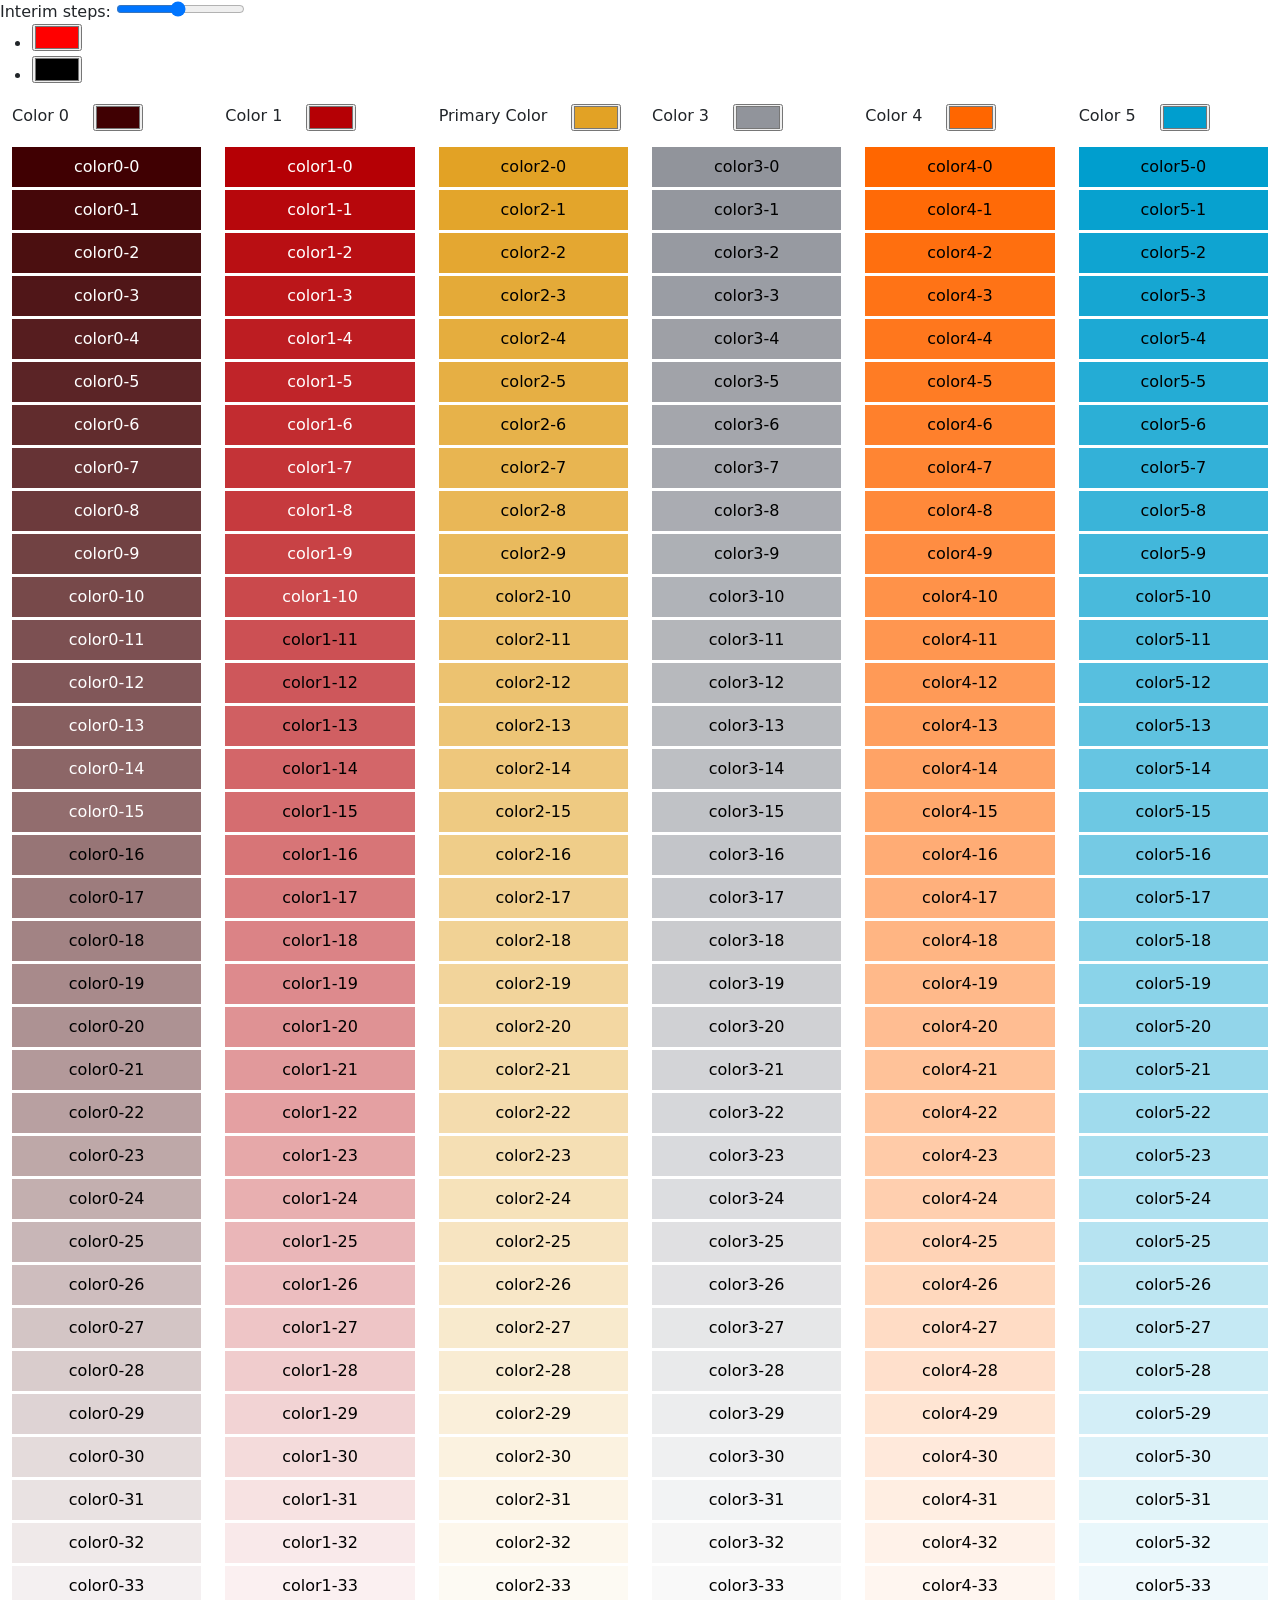
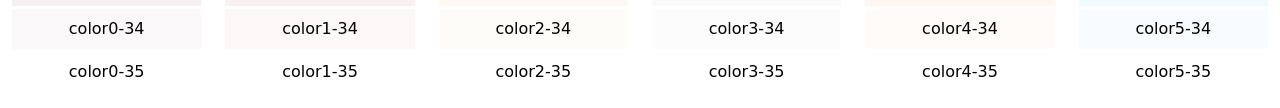
==== render-list-colors.html @ 42469f7a "first commit" ====
<!DOCTYPE html>
<html lang="en">
<head>
    <meta charset="UTF-8">
    <meta http-equiv="X-UA-Compatible" content="IE=edge">
    <meta name="viewport" content="width=device-width, initial-scale=1.0">
    <title>Document</title>

    <link rel="stylesheet" href="https://cdn.jsdelivr.net/npm/bootstrap@5.3.0-alpha3/dist/css/bootstrap.min.css">
    <link rel="stylesheet" href="./style.css">
</head>
<body>
    Interim steps: <input type="range" id="numsteps" value="10" min="1" max="20" />

    <ul id="list">
        <li id="start"><input type="color" value="#ff0000" size="7" /><span></span></li>

        <li id="end"><input type="color" value="#000000" size="7" /><span></span></li>
    </ul>

    <div class="container-fluid">
        <div class="row">
            <!--Color 0 -->
            <div class="col">
                <div class="mb-3 d-flex">
                    <span class="me-4">Color 0</span>
                    <input type="color" value="#400002" size="7" id="mainColor0"/>
                </div>

                <ul id="listColors0" class="list-inline list-colors"></ul>
            </div>

            <!-- Color 1-->
            <div class="col">
                <div class="mb-3 d-flex">
                    <span class="me-4">Color 1</span>
                    <input type="color" value="#b50005" size="7" id="mainColor1"/>
                </div>

                <ul id="listColors1" class="list-inline list-colors"></ul>
            </div>

            <!-- Color 2-->
            <div class="col">
                <div class="mb-3 d-flex">
                    <span class="me-4">Primary Color</span>
                    <input type="color" value="#e2a225" size="7" id="mainColor2"/>
                </div>

                <ul id="listColors2" class="list-inline list-colors"></ul>
            </div>

            <!--Color 3 -->
            <div class="col">
                <div class="mb-3 d-flex">
                    <span class="me-4">Color 3</span>
                    <input type="color" value="#91949b" size="7" id="mainColor3"/>
                </div>

                <ul id="listColors3" class="list-inline list-colors"></ul>
            </div>

            <!-- Color 4-->
            <div class="col">
                <div class="mb-3 d-flex">
                    <span class="me-4">Color 4</span>
                    <input type="color" value="#ff6600" size="7" id="mainColor4"/>
                </div>

                <ul id="listColors4" class="list-inline list-colors"></ul>
            </div>

            <!-- Color 5-->
            <div class="col">
                <div class="mb-3 d-flex">
                    <span class="me-4">Color 5</span>
                    <input type="color" value="#009ece" size="7" id="mainColor5"/>
                </div>

                <ul id="listColors5" class="list-inline list-colors"></ul>
            </div>
        </div>
    </div>

    <script src="https://code.jquery.com/jquery-3.6.4.js"></script>
    <script src="./js/render-list-colors.js"></script>
</body>
</html>
---- style.css ----
.list-colors .color-item {
    width: 100%;
    line-height: 40px;
    text-align: center;
}

.list-colors .color-item+.color-item {
    margin-top: 3px;
}
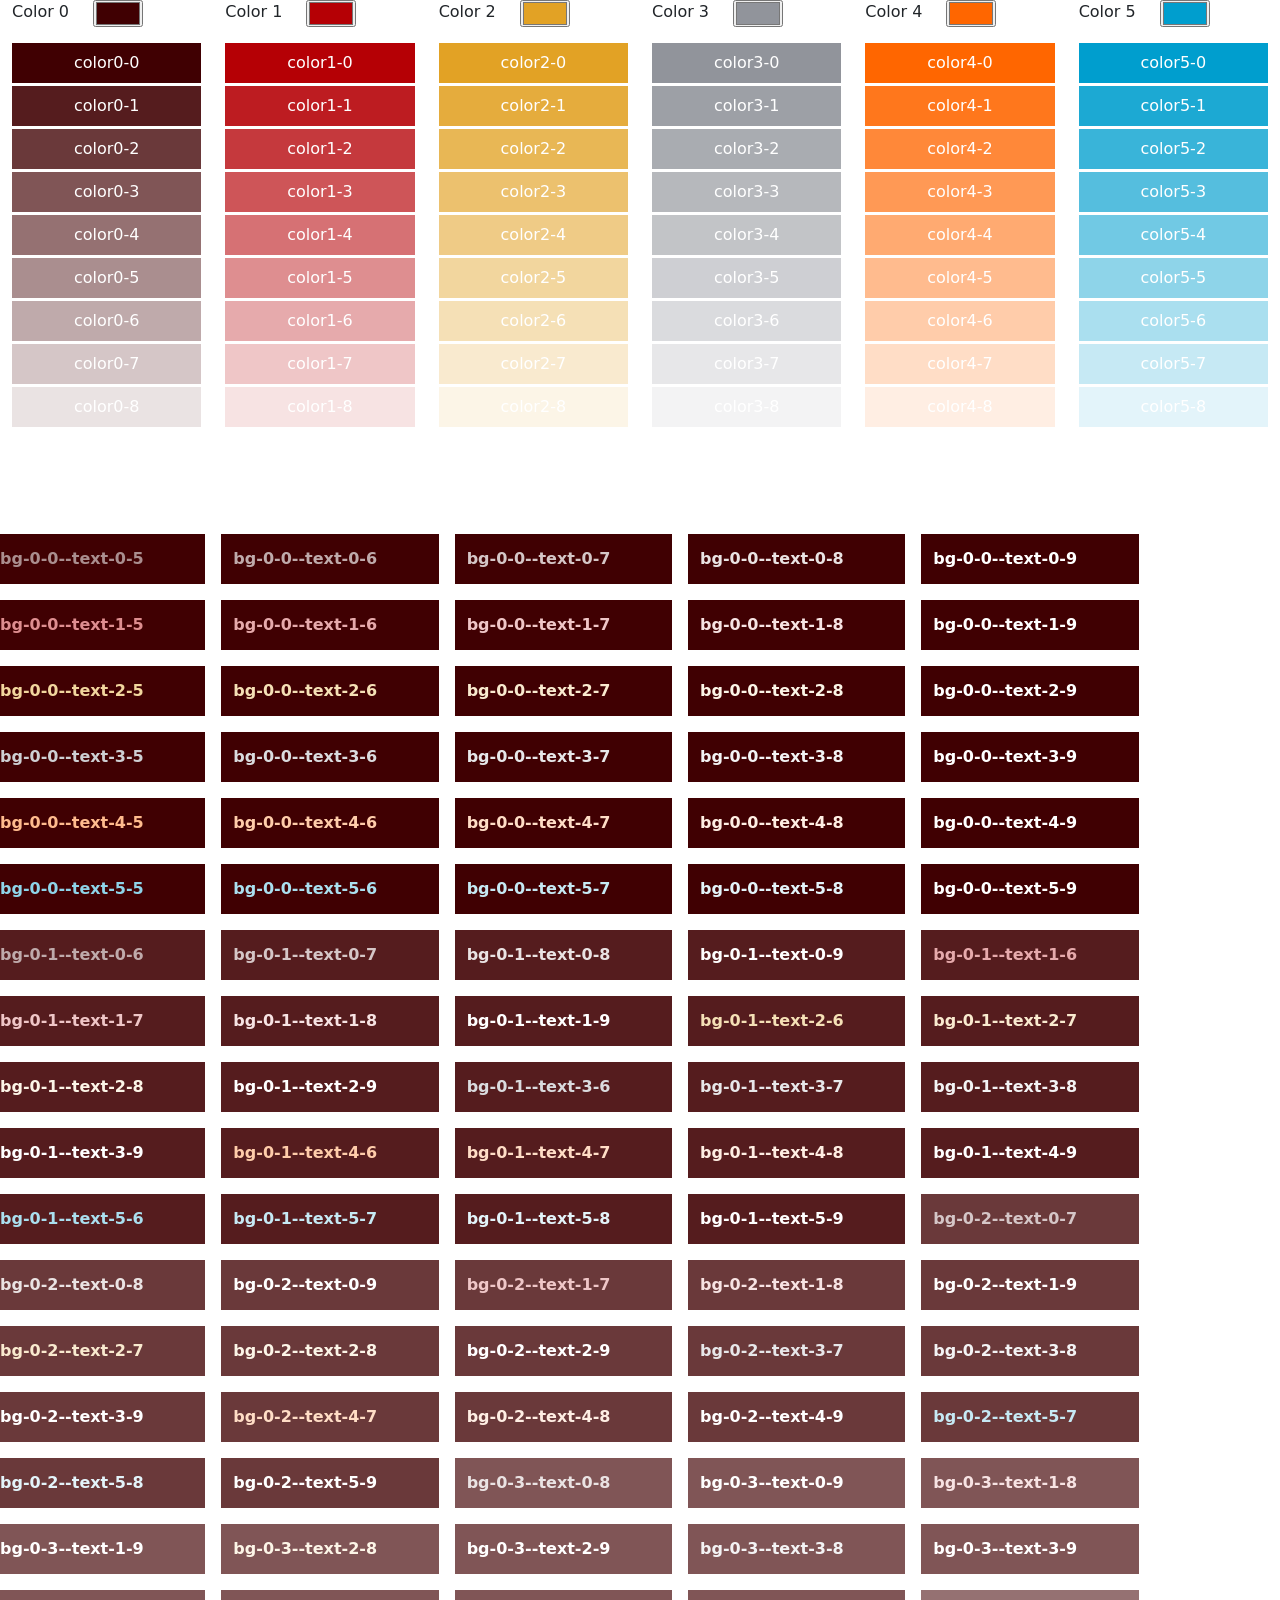
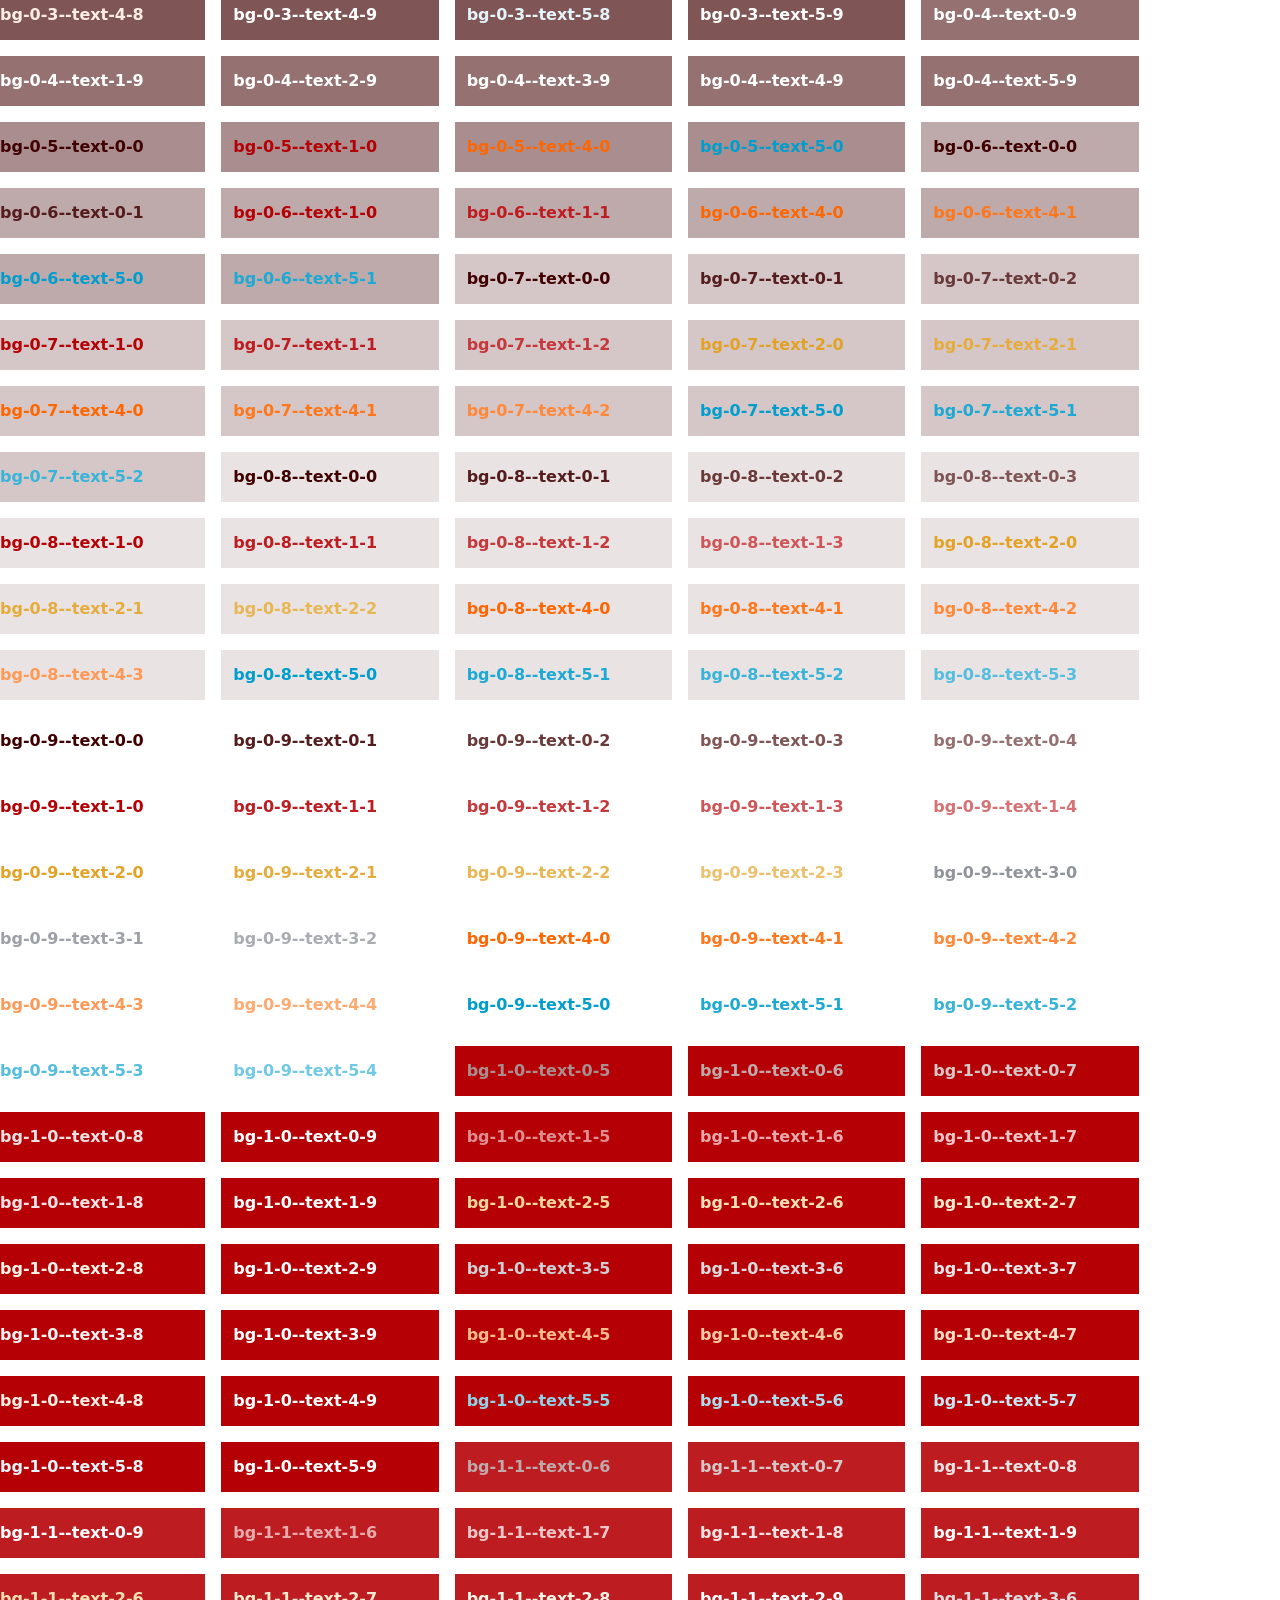
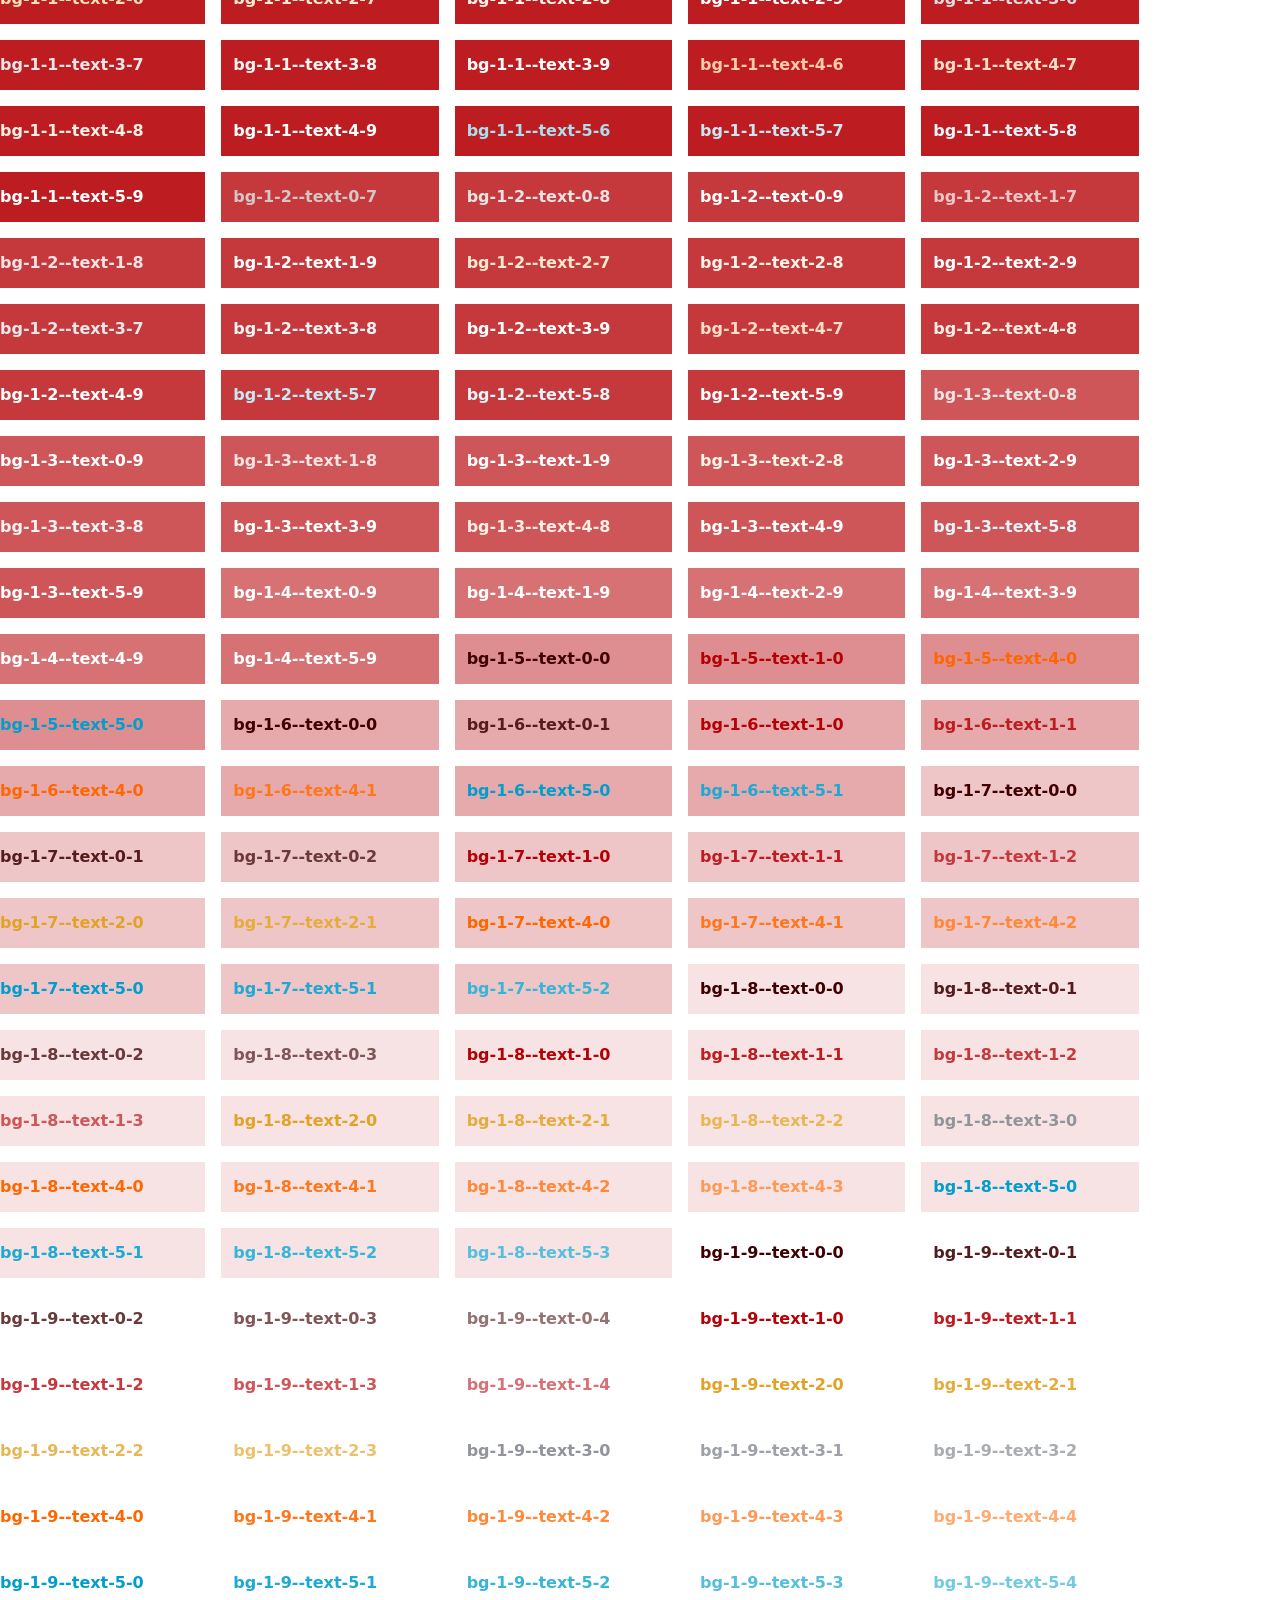
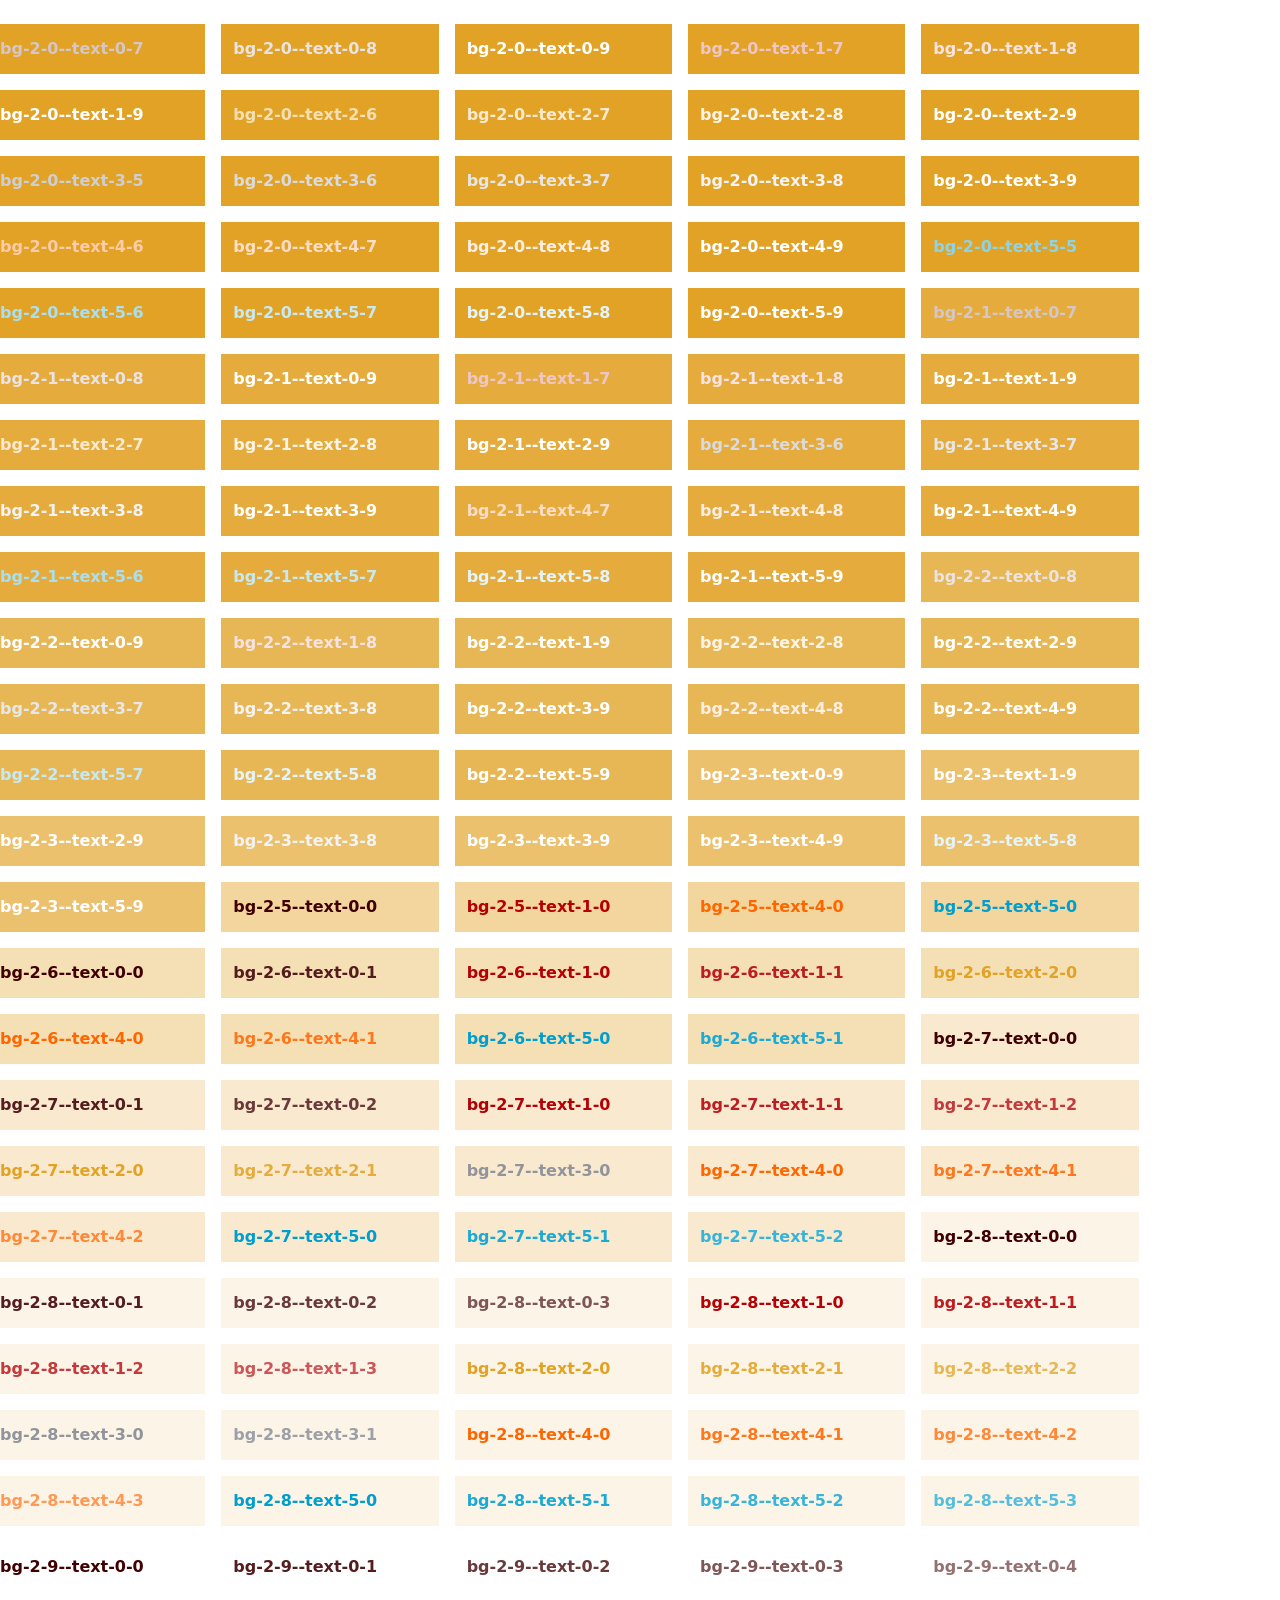
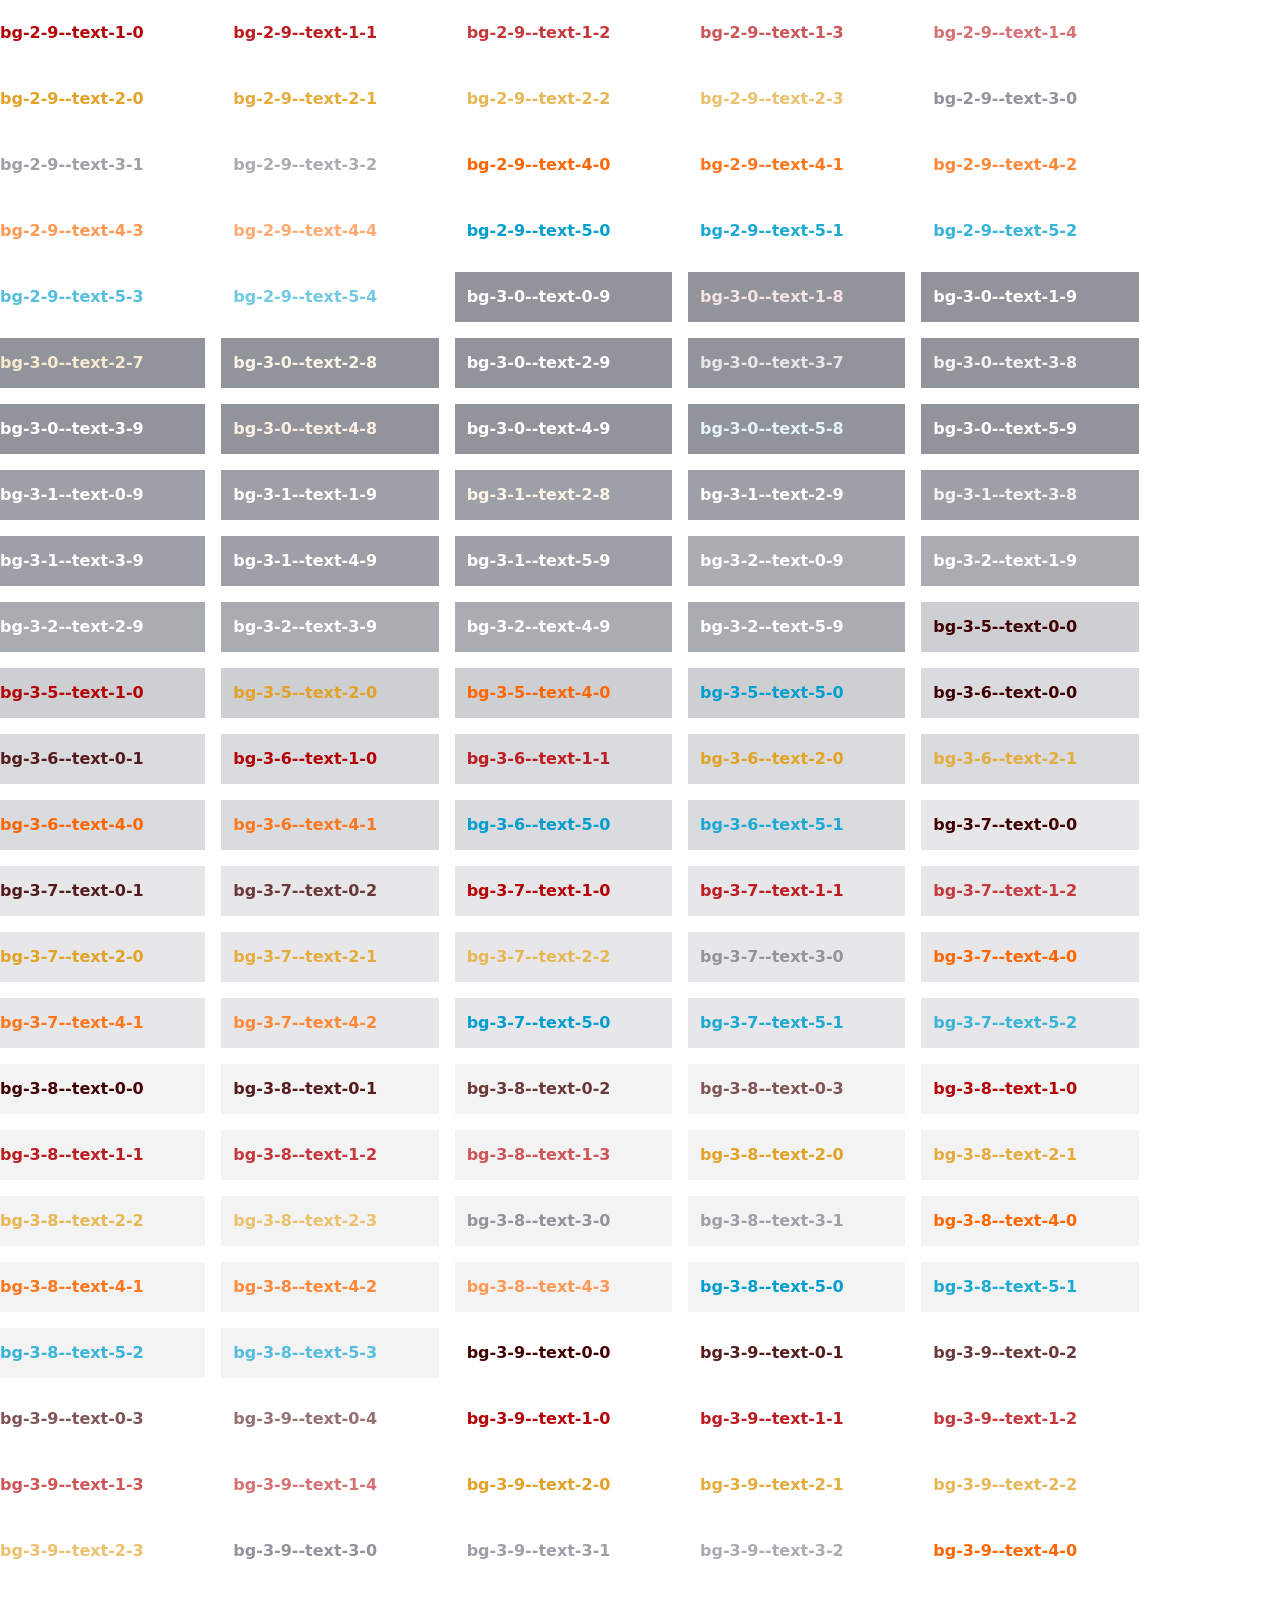
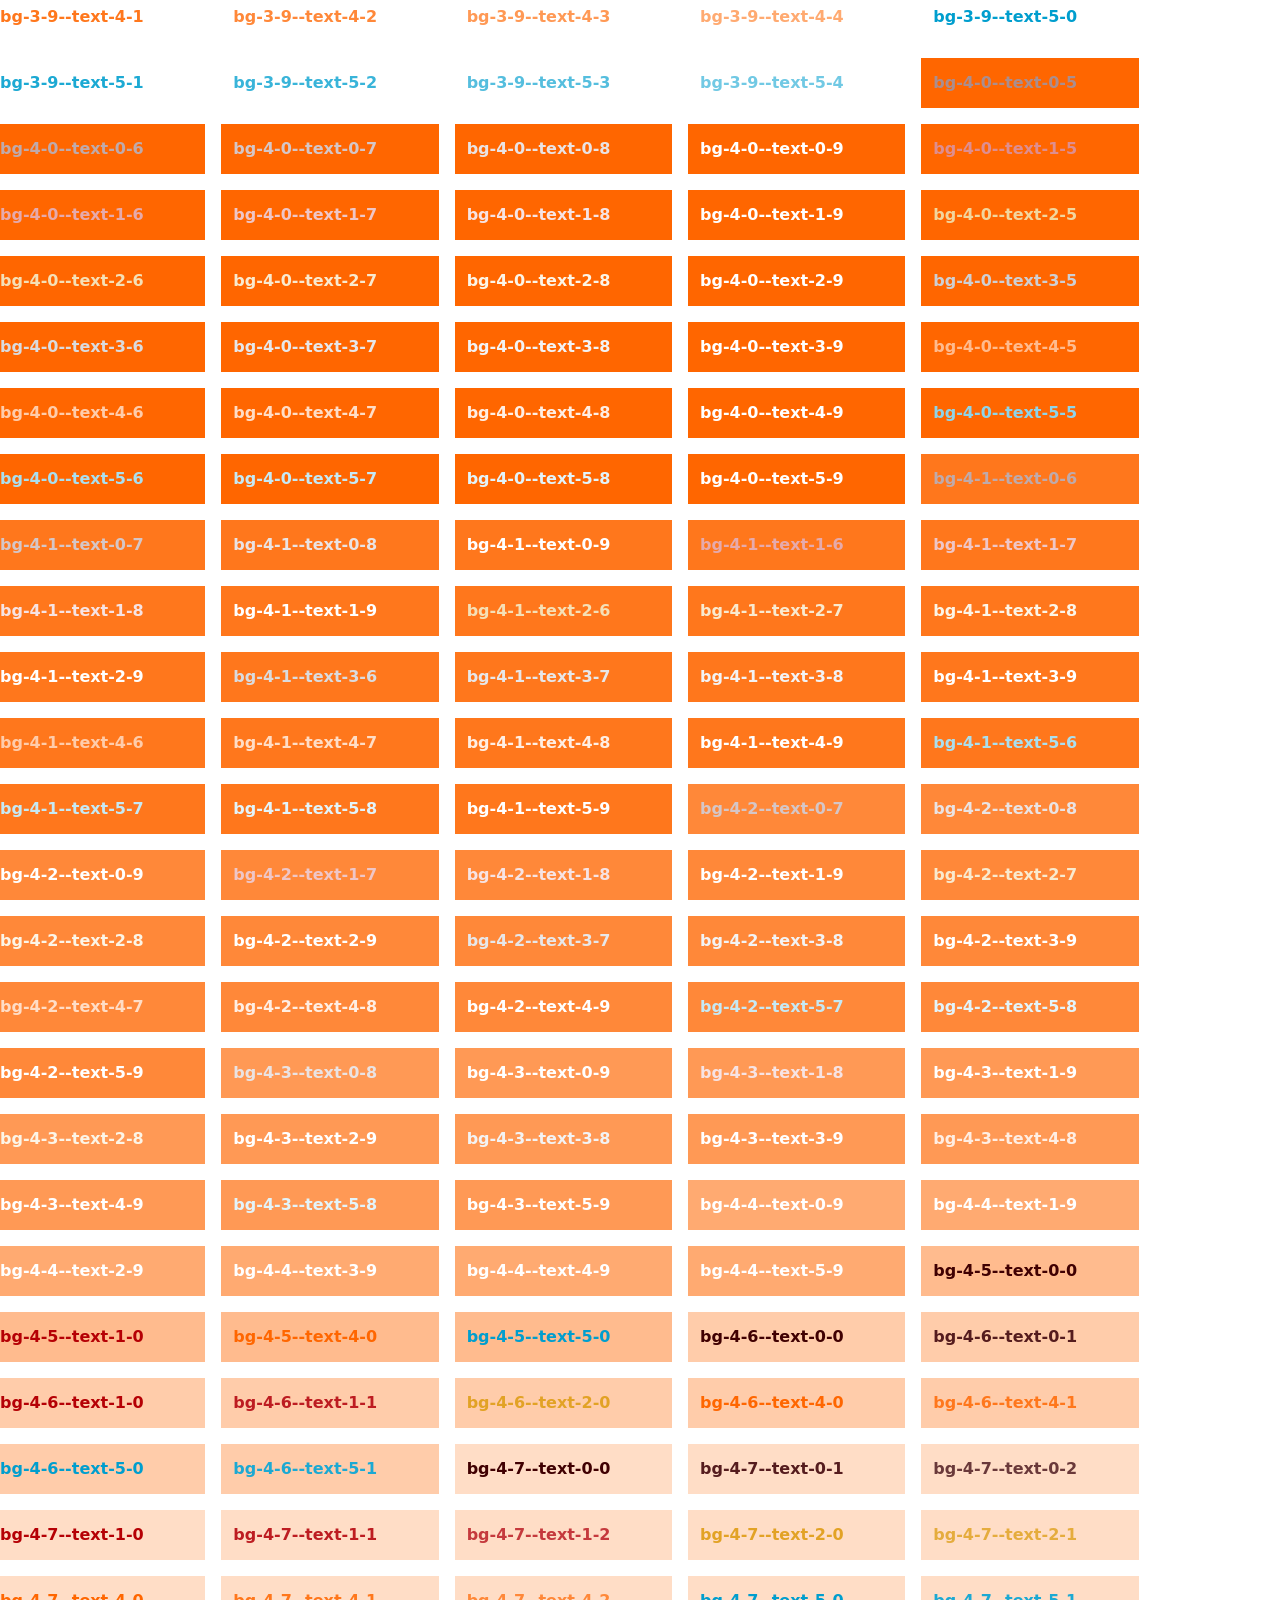
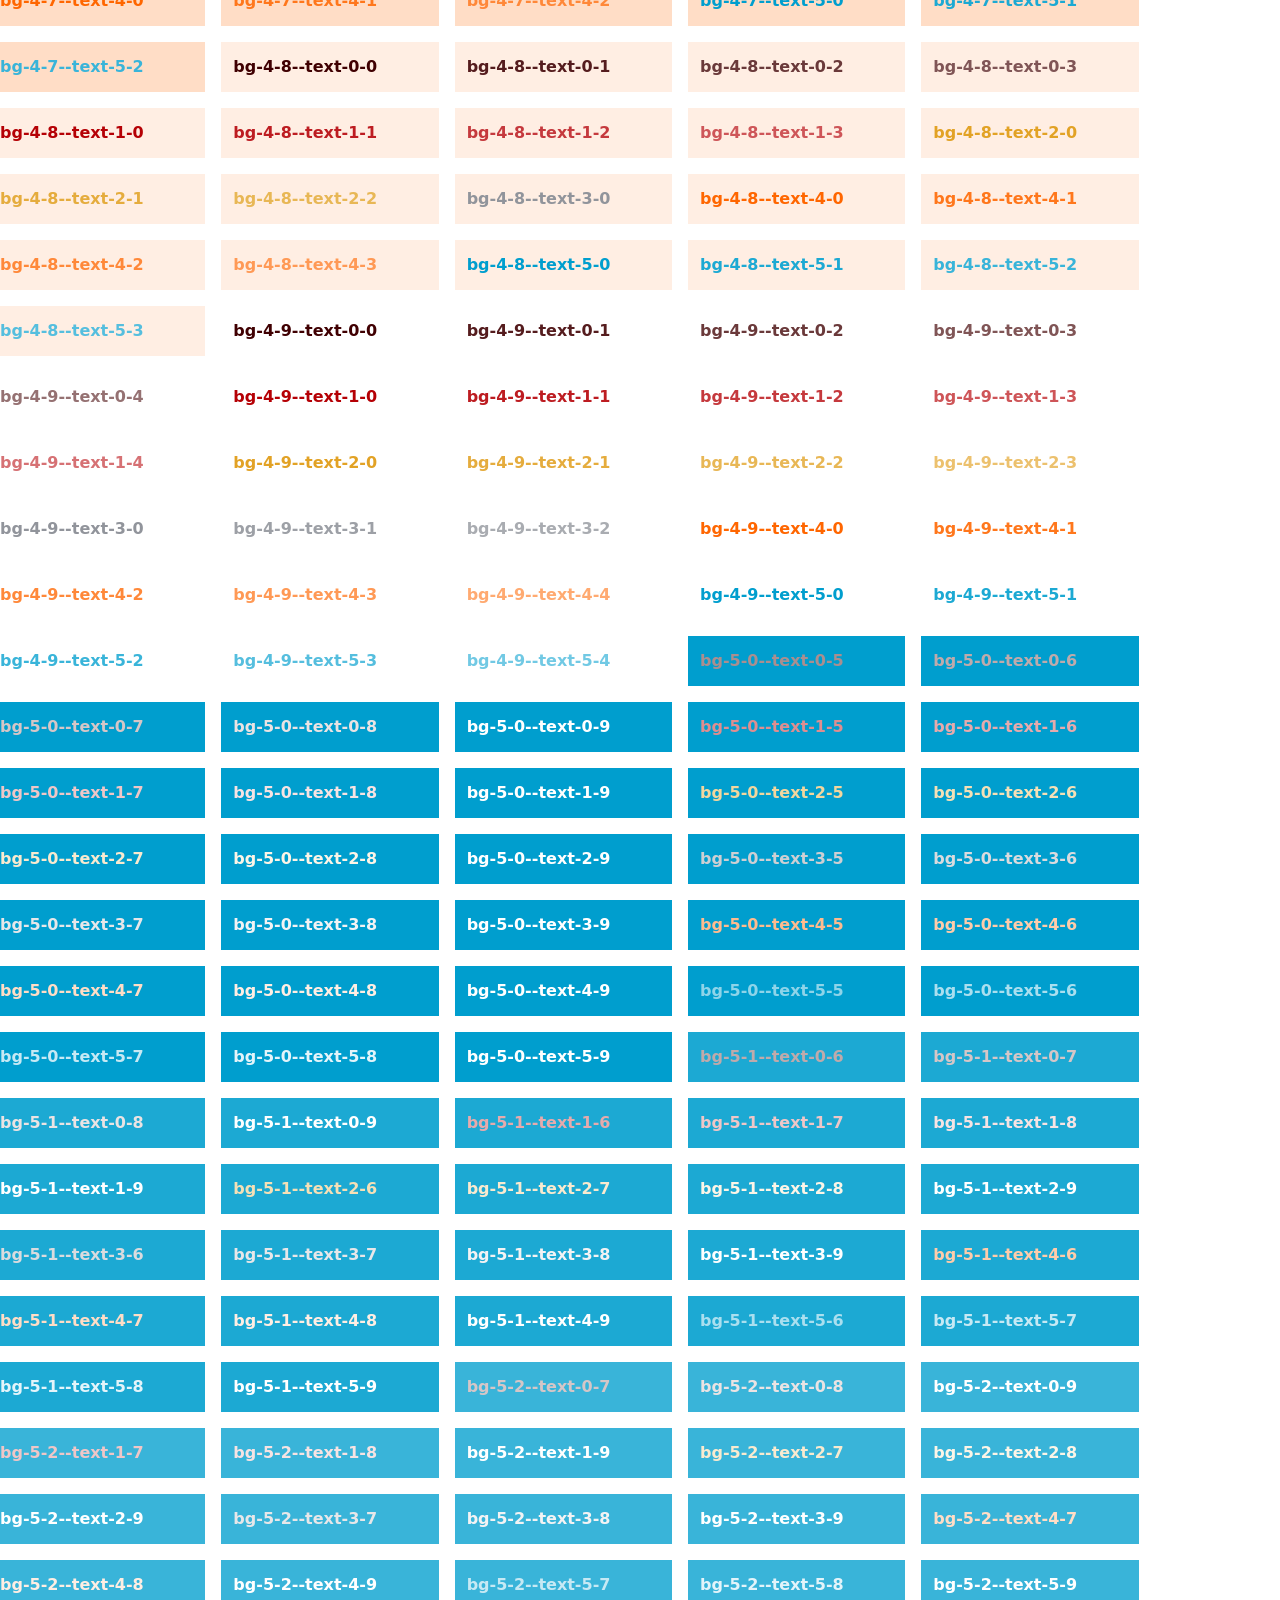
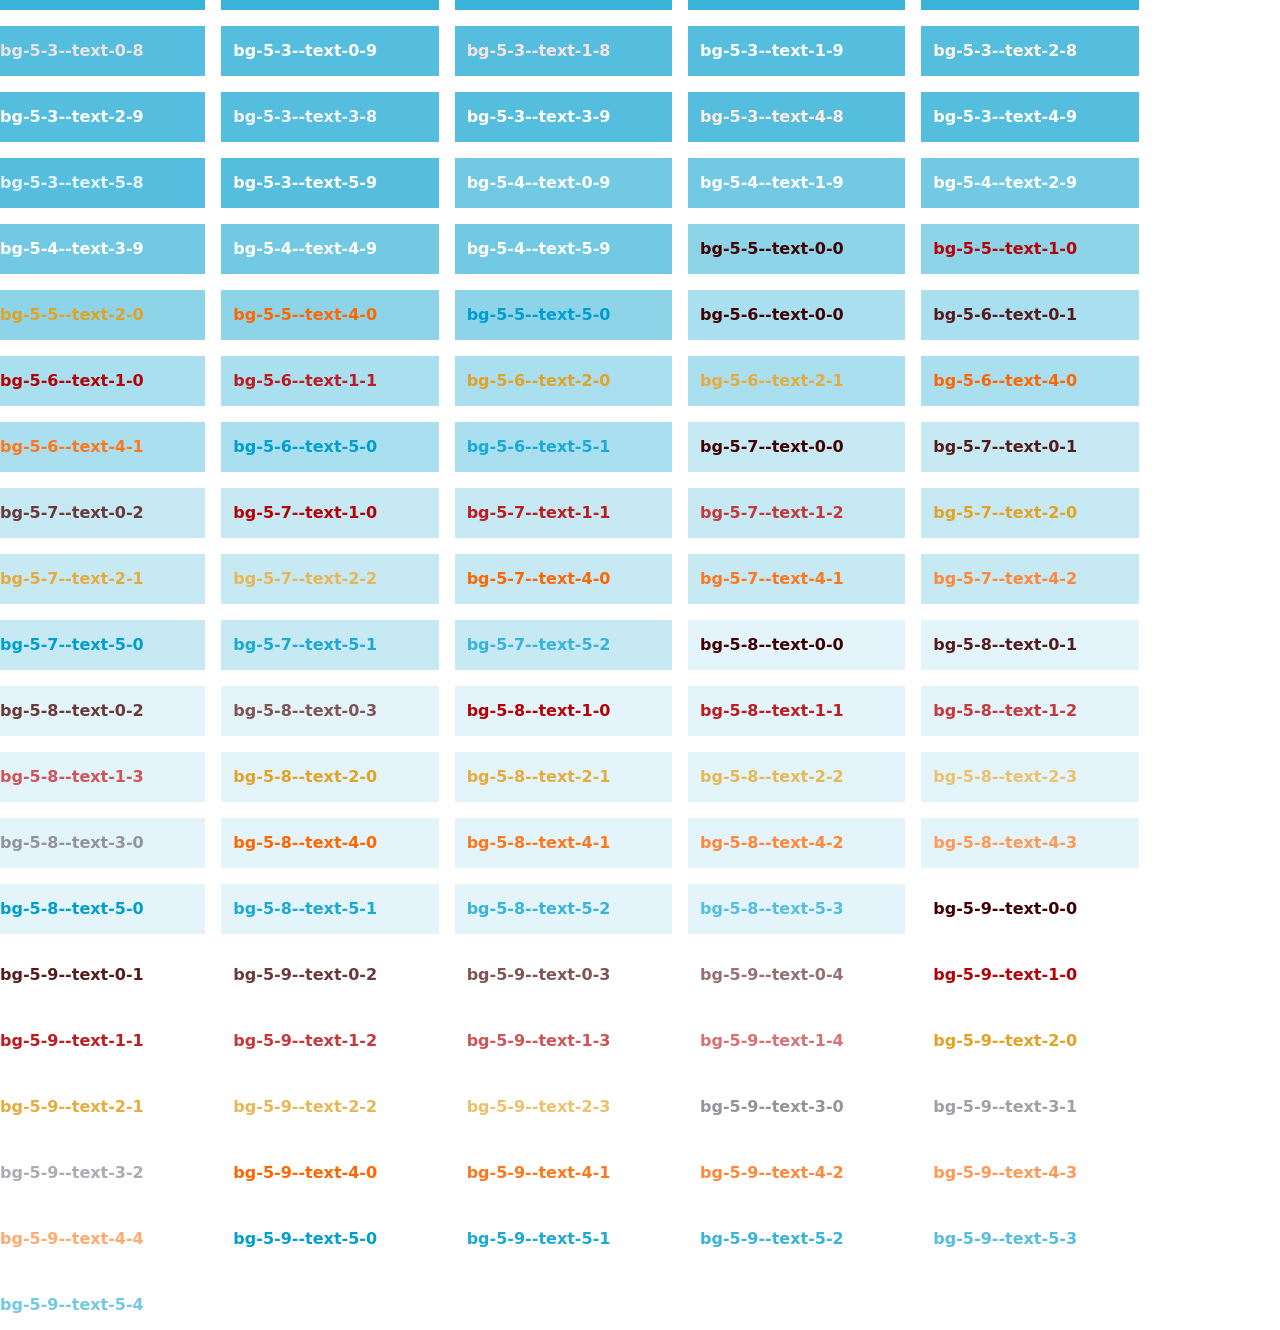
==== commit 5f3e5152: "create dynamic color" ====
--- a/render-list-colors.html
+++ b/render-list-colors.html
@@ -10,14 +10,8 @@
     <link rel="stylesheet" href="./style.css">
 </head>
 <body>
-    Interim steps: <input type="range" id="numsteps" value="10" min="1" max="20" />
 
-    <ul id="list">
-        <li id="start"><input type="color" value="#ff0000" size="7" /><span></span></li>
-
-        <li id="end"><input type="color" value="#000000" size="7" /><span></span></li>
-    </ul>
-
+    <!-- All colors are standarded -->
     <div class="container-fluid">
         <div class="row">
             <!--Color 0 -->
@@ -25,6 +19,7 @@
                 <div class="mb-3 d-flex">
                     <span class="me-4">Color 0</span>
                     <input type="color" value="#400002" size="7" id="mainColor0"/>
+                    <!-- 400002 004208 240042 ffffff -->
                 </div>
 
                 <ul id="listColors0" class="list-inline list-colors"></ul>
@@ -35,6 +30,7 @@
                 <div class="mb-3 d-flex">
                     <span class="me-4">Color 1</span>
                     <input type="color" value="#b50005" size="7" id="mainColor1"/>
+                    <!-- b50005 ffffff -->
                 </div>
 
                 <ul id="listColors1" class="list-inline list-colors"></ul>
@@ -43,8 +39,9 @@
             <!-- Color 2-->
             <div class="col">
                 <div class="mb-3 d-flex">
-                    <span class="me-4">Primary Color</span>
+                    <span class="me-4">Color 2</span>
                     <input type="color" value="#e2a225" size="7" id="mainColor2"/>
+                    <!-- e2a225 ffffff-->
                 </div>
 
                 <ul id="listColors2" class="list-inline list-colors"></ul>
@@ -55,6 +52,7 @@
                 <div class="mb-3 d-flex">
                     <span class="me-4">Color 3</span>
                     <input type="color" value="#91949b" size="7" id="mainColor3"/>
+                    <!-- 91949b ffffff -->
                 </div>
 
                 <ul id="listColors3" class="list-inline list-colors"></ul>
@@ -65,6 +63,7 @@
                 <div class="mb-3 d-flex">
                     <span class="me-4">Color 4</span>
                     <input type="color" value="#ff6600" size="7" id="mainColor4"/>
+                    <!-- ff6600 ffffff -->
                 </div>
 
                 <ul id="listColors4" class="list-inline list-colors"></ul>
@@ -75,13 +74,15 @@
                 <div class="mb-3 d-flex">
                     <span class="me-4">Color 5</span>
                     <input type="color" value="#009ece" size="7" id="mainColor5"/>
+                    <!-- 009ece ffffff-->
                 </div>
-
                 <ul id="listColors5" class="list-inline list-colors"></ul>
             </div>
         </div>
     </div>
 
+    <div id="listColors0000" class="mt-5 row list-colors"></div>
+
     <script src="https://code.jquery.com/jquery-3.6.4.js"></script>
     <script src="./js/render-list-colors.js"></script>
 </body>
--- a/style.css
+++ b/style.css
@@ -6,4 +6,13 @@
 
 .list-colors .color-item+.color-item {
     margin-top: 3px;
+}
+
+.list-colors {
+    gap: 16px;
+}
+
+.color-picker {
+    line-height: 50px;
+    font-weight: 700;
 }
